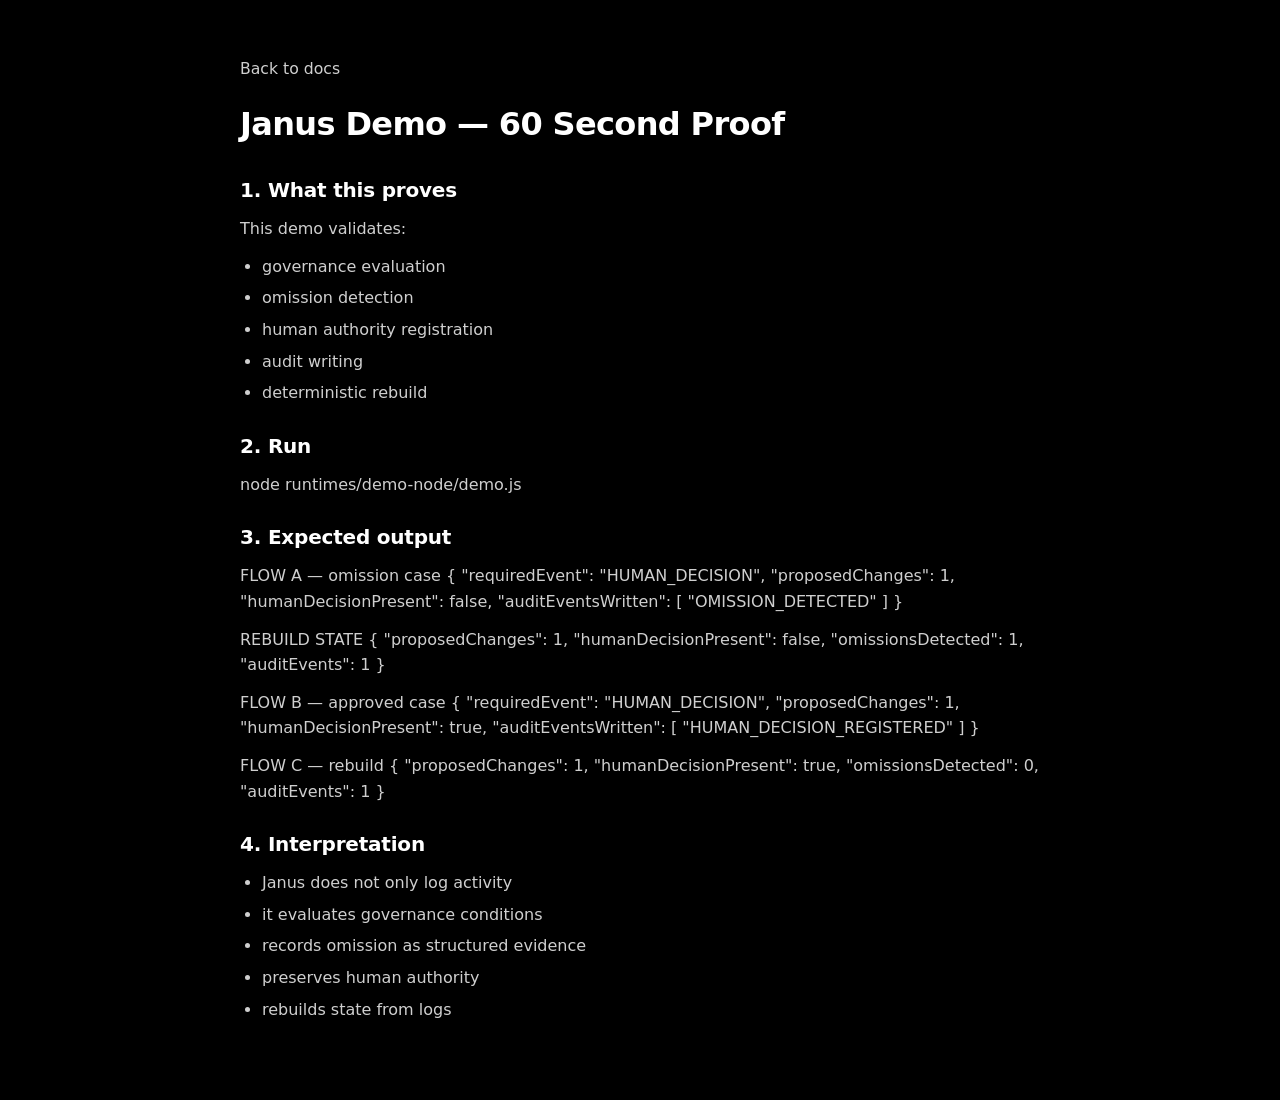
==== demo-run.html @ bdfb65a8 "fix(docs): serve rendered pages and fix link targets" ====
<!doctype html>
<html lang="en">
  <head>
    <meta charset="utf-8" />
    <meta name="viewport" content="width=device-width, initial-scale=1" />
    <title>Janus Demo — 60 Second Proof</title>
    <meta name="description" content="Demo run — Janus docs." />
    <style>
      :root {
        color-scheme: dark;
      }

      body {
        margin: 0;
        padding: 0;
        background: #000;
        color: #fff;
        font-family: system-ui, -apple-system, "Segoe UI", Roboto, Helvetica, Arial,
          "Apple Color Emoji", "Segoe UI Emoji";
        line-height: 1.6;
      }

      .container {
        max-width: 800px;
        margin: 0 auto;
        padding: 56px 20px 64px;
      }

      .back {
        display: inline-block;
        margin-bottom: 18px;
        color: #cfcfcf;
        font-size: 0.98rem;
        text-decoration: none;
      }

      .back:hover,
      .back:focus {
        color: #fff;
        text-decoration: underline;
        text-underline-offset: 3px;
      }

      h1 {
        font-size: 2rem;
        font-weight: 700;
        letter-spacing: -0.02em;
        margin: 0 0 18px;
        text-align: left;
      }

      h2 {
        font-size: 1.25rem;
        font-weight: 650;
        letter-spacing: -0.01em;
        margin: 24px 0 10px;
      }

      h3 {
        font-size: 1.1rem;
        font-weight: 650;
        margin: 18px 0 8px;
      }

      p {
        margin: 0 0 12px;
        color: #cfcfcf;
      }

      a {
        color: #fff;
        text-decoration: none;
      }

      a:hover,
      a:focus {
        text-decoration: underline;
        text-underline-offset: 3px;
      }

      ul,
      ol {
        margin: 0 0 14px;
        padding-left: 22px;
        color: #cfcfcf;
      }

      li {
        margin: 6px 0;
      }

      code {
        font-family: ui-monospace, SFMono-Regular, Menlo, Monaco, Consolas, "Liberation Mono",
          "Courier New", monospace;
        font-size: 0.95em;
        color: #fff;
        background: #111;
        padding: 0.15em 0.35em;
        border-radius: 6px;
      }

      pre {
        margin: 0 0 14px;
        padding: 12px 14px;
        background: #0b0b0b;
        border: 1px solid #1a1a1a;
        border-radius: 10px;
        overflow: auto;
      }

      pre code {
        padding: 0;
        background: transparent;
        border-radius: 0;
        color: #cfcfcf;
      }

      blockquote {
        margin: 0 0 14px;
        padding: 10px 14px;
        border-left: 3px solid #222;
        background: #0b0b0b;
        border-radius: 8px;
      }

      blockquote p {
        margin: 0;
      }

      hr {
        border: 0;
        border-top: 1px solid #111;
        margin: 20px 0;
      }
    </style>
  </head>
  <body>
    <main class="container">
      <a class="back" href="/">Back to docs</a>
      <h1>Janus Demo — 60 Second Proof</h1>
      <h2>1. What this proves</h2>
<p>This demo validates:</p>
<ul><li>governance evaluation</li><li>omission detection</li><li>human authority registration</li><li>audit writing</li><li>deterministic rebuild</li></ul>
<h2>2. Run</h2>
<p>node runtimes/demo-node/demo.js</p>
<h2>3. Expected output</h2>
<p>FLOW A — omission case { "requiredEvent": "HUMAN_DECISION", "proposedChanges": 1, "humanDecisionPresent": false, "auditEventsWritten": [ "OMISSION_DETECTED" ] }</p>
<p>REBUILD STATE { "proposedChanges": 1, "humanDecisionPresent": false, "omissionsDetected": 1, "auditEvents": 1 }</p>
<p>FLOW B — approved case { "requiredEvent": "HUMAN_DECISION", "proposedChanges": 1, "humanDecisionPresent": true, "auditEventsWritten": [ "HUMAN_DECISION_REGISTERED" ] }</p>
<p>FLOW C — rebuild { "proposedChanges": 1, "humanDecisionPresent": true, "omissionsDetected": 0, "auditEvents": 1 }</p>
<h2>4. Interpretation</h2>
<ul><li>Janus does not only log activity</li><li>it evaluates governance conditions</li><li>records omission as structured evidence</li><li>preserves human authority</li><li>rebuilds state from logs</li></ul>
    </main>
  </body>
</html>
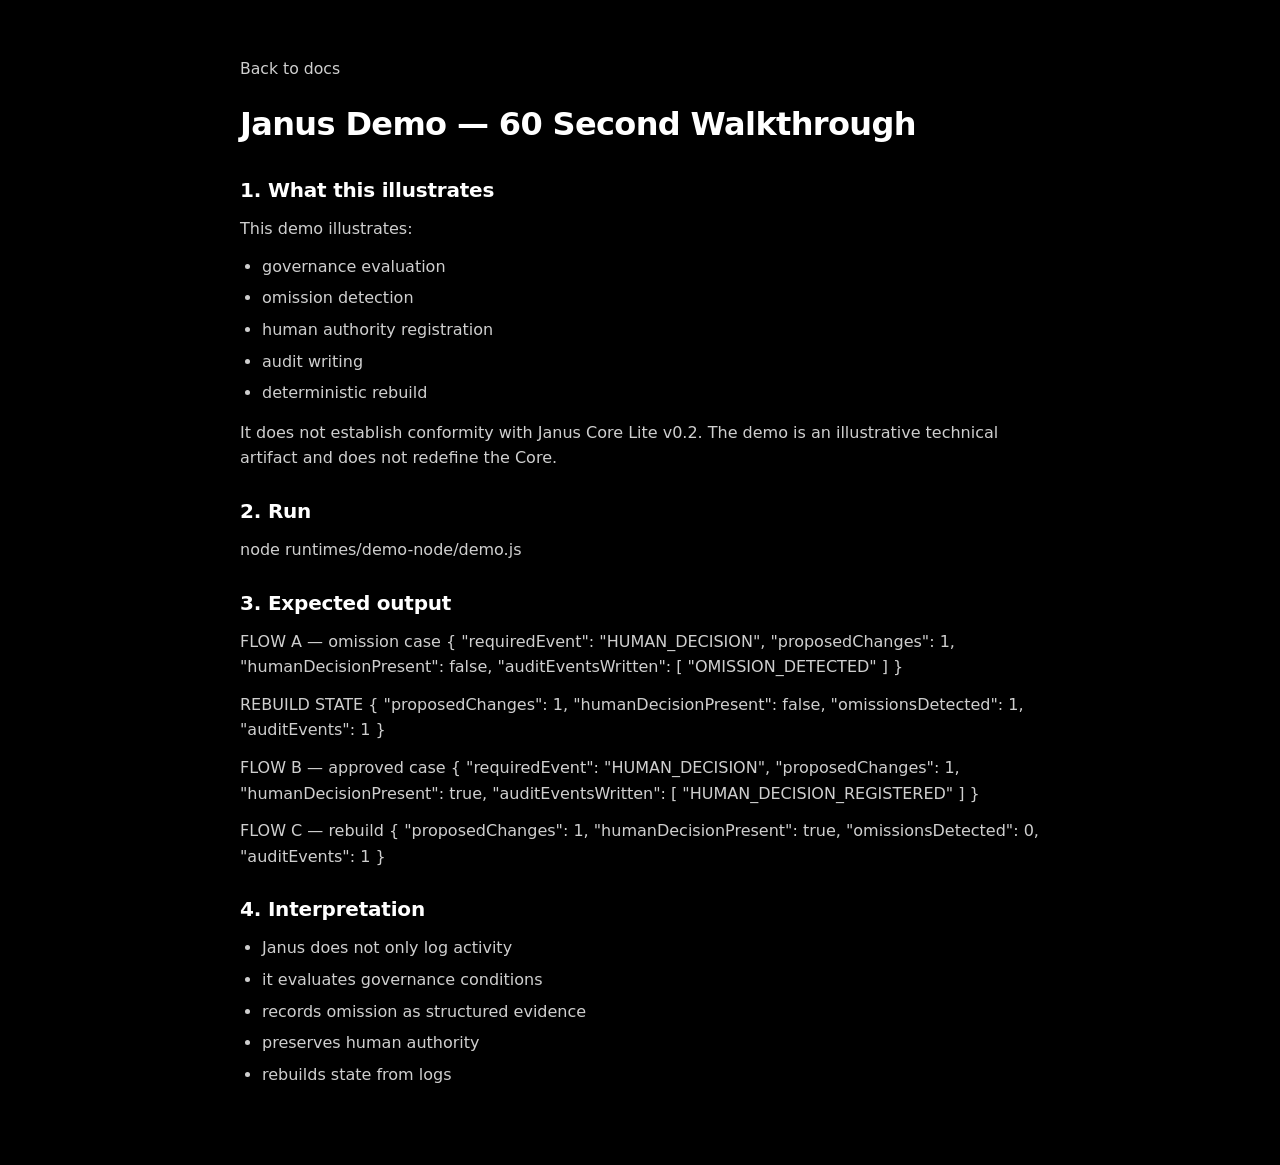
==== commit 72850643: "Align documentation with Core Lite v0.2 (D-07.2)" ====
--- a/demo-run.html
+++ b/demo-run.html
@@ -3,7 +3,7 @@
   <head>
     <meta charset="utf-8" />
     <meta name="viewport" content="width=device-width, initial-scale=1" />
-    <title>Janus Demo — 60 Second Proof</title>
+    <title>Janus Demo — 60 Second Walkthrough</title>
     <meta name="description" content="Demo run — Janus docs." />
     <style>
       :root {
@@ -137,10 +137,11 @@
   <body>
     <main class="container">
       <a class="back" href="/">Back to docs</a>
-      <h1>Janus Demo — 60 Second Proof</h1>
-      <h2>1. What this proves</h2>
-<p>This demo validates:</p>
+      <h1>Janus Demo — 60 Second Walkthrough</h1>
+      <h2>1. What this illustrates</h2>
+<p>This demo illustrates:</p>
 <ul><li>governance evaluation</li><li>omission detection</li><li>human authority registration</li><li>audit writing</li><li>deterministic rebuild</li></ul>
+<p>It does not establish conformity with Janus Core Lite v0.2. The demo is an illustrative technical artifact and does not redefine the Core.</p>
 <h2>2. Run</h2>
 <p>node runtimes/demo-node/demo.js</p>
 <h2>3. Expected output</h2>
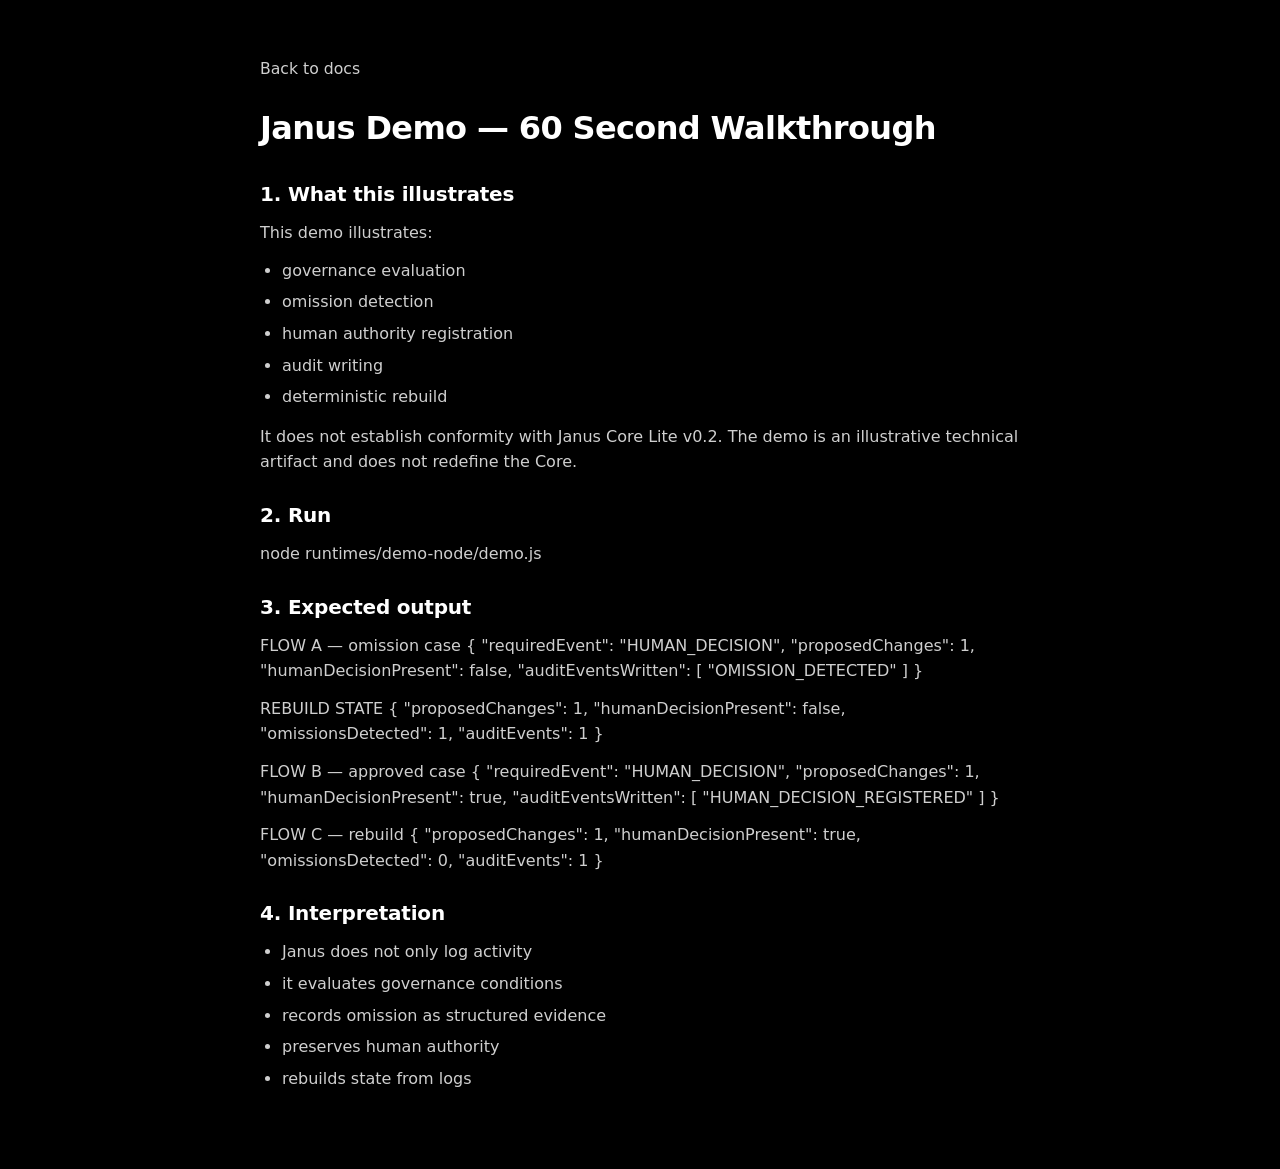
==== commit 84038c89: "Preserve local documentation styling with Core Lite v0.2 alignment (D-07.2)" ====
--- a/demo-run.html
+++ b/demo-run.html
@@ -5,6 +5,7 @@
     <meta name="viewport" content="width=device-width, initial-scale=1" />
     <title>Janus Demo — 60 Second Walkthrough</title>
     <meta name="description" content="Demo run — Janus docs." />
+    <link rel="stylesheet" href="styles.css" />
     <style>
       :root {
         color-scheme: dark;
@@ -26,20 +27,6 @@
         padding: 56px 20px 64px;
       }
 
-      .back {
-        display: inline-block;
-        margin-bottom: 18px;
-        color: #cfcfcf;
-        font-size: 0.98rem;
-        text-decoration: none;
-      }
-
-      .back:hover,
-      .back:focus {
-        color: #fff;
-        text-decoration: underline;
-        text-underline-offset: 3px;
-      }
 
       h1 {
         font-size: 2rem;
--- a/styles.css
+++ b/styles.css
@@ -0,0 +1,109 @@
+.back {
+  display: inline-block;
+  margin-bottom: 22px;
+  color: var(--secondary-text);
+  font-size: 0.98rem;
+}
+
+.back:hover,
+.back:focus {
+  color: var(--accent);
+  text-decoration: underline;
+  text-underline-offset: 3px;
+}
+:root {
+  color-scheme: dark;
+  --background: #000;
+  --primary-text: #fff;
+  --secondary-text: #cfcfcf;
+  --accent: #ff6a00;
+  --border: #222;
+  --surface: #0b0b0b;
+  --hover-surface: #111;
+}
+
+*,
+*::before,
+*::after {
+  box-sizing: border-box;
+}
+
+body {
+  margin: 0;
+  padding: 0;
+  background: var(--background);
+  color: var(--primary-text);
+  font-family: system-ui, -apple-system, "Segoe UI", Roboto, Helvetica, Arial,
+    "Apple Color Emoji", "Segoe UI Emoji";
+  line-height: 1.5;
+}
+
+.container {
+  max-width: 900px;
+  margin: 0 auto;
+  padding: 72px 20px 64px;
+}
+
+.header {
+  margin-bottom: 28px;
+}
+
+
+a {
+  color: var(--primary-text);
+  text-decoration: none;
+}
+
+a:hover,
+a:focus {
+  color: var(--accent);
+  text-decoration: underline;
+  text-underline-offset: 3px;
+}
+
+.header a {
+  color: #cfcfcf;
+}
+
+.header a:hover,
+.header a:focus {
+  color: var(--accent);
+  text-decoration: underline;
+  text-underline-offset: 3px;
+}
+
+h1 {
+  font-size: 2.1rem;
+  font-weight: 750;
+  letter-spacing: -0.02em;
+  margin: 0 0 10px;
+}
+
+h2 {
+  margin: 22px 0 10px;
+  font-size: 1.05rem;
+  font-weight: 650;
+  letter-spacing: -0.01em;
+  color: var(--primary-text);
+}
+
+p {
+  margin: 0;
+  color: var(--secondary-text);
+}
+
+ul {
+  margin: 10px 0 0;
+  padding-left: 18px;
+}
+
+li {
+  margin: 6px 0;
+  color: var(--secondary-text);
+}
+
+.subtitle,
+.muted,
+.secondary {
+  color: var(--secondary-text);
+}
